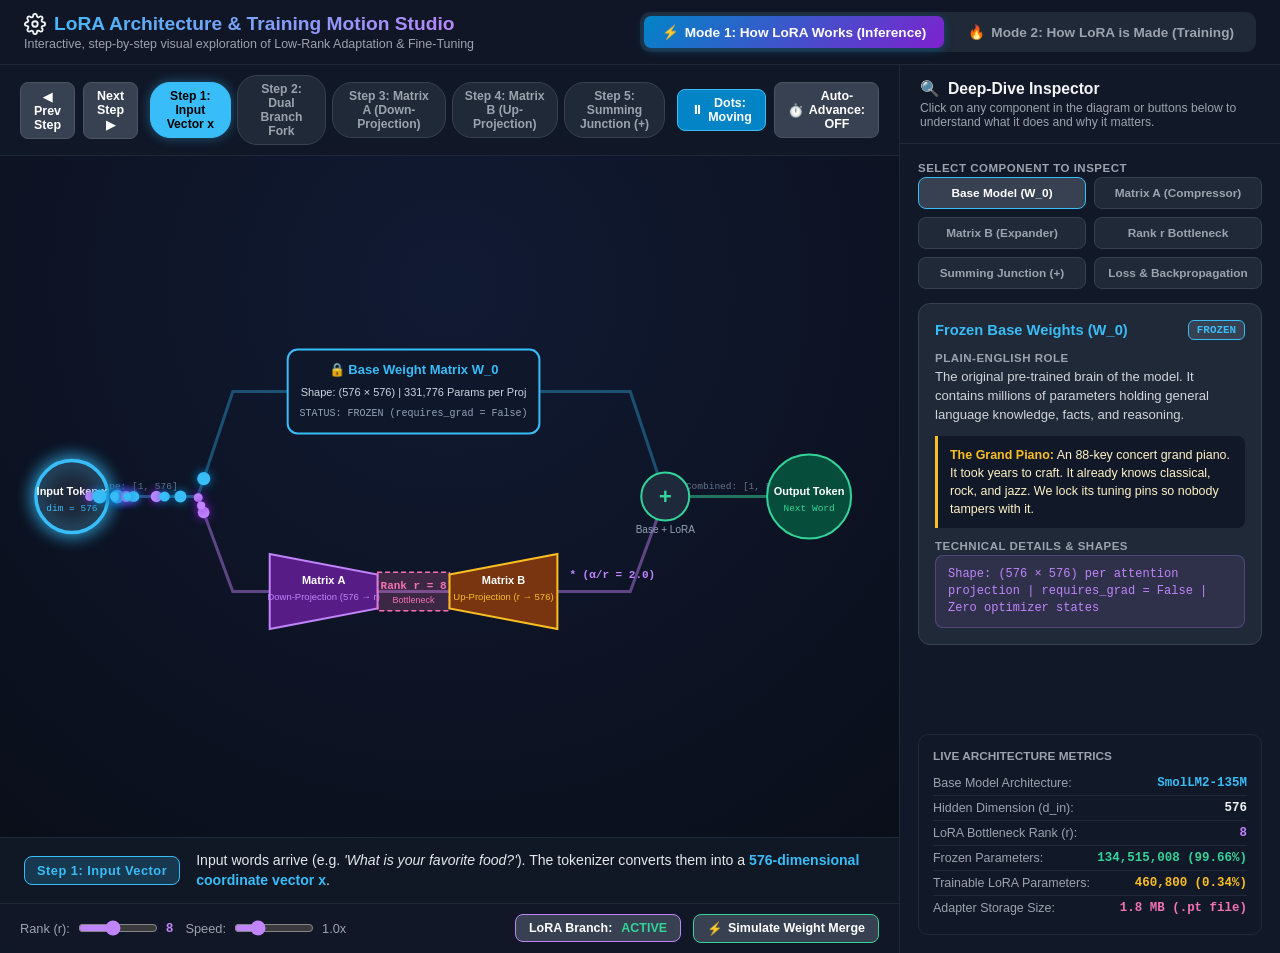
==== lora_visualizer.html @ 15f3670c "lora visualization html" ====
<!doctype html>
<html lang="en">
  <head>
    <meta charset="UTF-8" />
    <meta name="viewport" content="width=device-width, initial-scale=1.0" />
    <title>LoRA Interactive Visualizer: Step-by-Step & Detailed Guide</title>
    <style>
      :root {
        --bg: #090d16;
        --card-bg: #111827;
        --card-border: #1f2937;
        --text: #f3f4f6;
        --text-muted: #9ca3af;
        --accent-blue: #38bdf8;
        --accent-purple: #c084fc;
        --accent-pink: #f472b6;
        --accent-amber: #fbbf24;
        --accent-green: #34d399;
        --accent-red: #f87171;
      }

      * {
        box-sizing: border-box;
        margin: 0;
        padding: 0;
        font-family:
          -apple-system, BlinkMacSystemFont, 'Segoe UI', Roboto, Oxygen, Ubuntu,
          Cantarell, sans-serif;
      }

      body {
        background-color: var(--bg);
        color: var(--text);
        min-height: 100vh;
        display: flex;
        flex-direction: column;
        overflow-x: hidden;
      }

      /* Top Navigation Header */
      header {
        padding: 12px 24px;
        border-bottom: 1px solid var(--card-border);
        background: rgba(17, 24, 39, 0.95);
        backdrop-filter: blur(12px);
        display: flex;
        justify-content: space-between;
        align-items: center;
        position: sticky;
        top: 0;
        z-index: 50;
      }

      .title-group h1 {
        font-size: 1.2rem;
        font-weight: 700;
        background: linear-gradient(135deg, #38bdf8, #c084fc);
        background-clip: text;
        -webkit-background-clip: text;
        -webkit-text-fill-color: transparent;
        display: flex;
        align-items: center;
        gap: 8px;
      }

      .title-group p {
        font-size: 0.78rem;
        color: var(--text-muted);
        margin-top: 2px;
      }

      /* Mode Selection Tabs */
      .mode-tabs {
        display: flex;
        background: #1f2937;
        padding: 4px;
        border-radius: 10px;
        gap: 6px;
      }

      .tab-btn {
        padding: 8px 18px;
        border: none;
        background: transparent;
        color: var(--text-muted);
        border-radius: 7px;
        cursor: pointer;
        font-size: 0.85rem;
        font-weight: 700;
        transition: all 0.2s ease;
        display: flex;
        align-items: center;
        gap: 6px;
      }

      .tab-btn.active.inference {
        background: linear-gradient(135deg, #0284c7, #7e22ce);
        color: #fff;
        box-shadow: 0 2px 10px rgba(2, 132, 199, 0.4);
      }

      .tab-btn.active.training {
        background: linear-gradient(135deg, #b91c1c, #d97706);
        color: #fff;
        box-shadow: 0 2px 10px rgba(185, 28, 28, 0.4);
      }

      /* Main Grid Layout */
      .app-container {
        display: grid;
        grid-template-columns: 1fr 380px;
        flex: 1;
        height: calc(100vh - 66px);
      }

      /* Visualizer Stage */
      .canvas-section {
        display: flex;
        flex-direction: column;
        position: relative;
        border-right: 1px solid var(--card-border);
        background: radial-gradient(
          circle at 50% 25%,
          #111a33 0%,
          #090d16 100%
        );
        overflow: hidden;
      }

      /* Step Navigation Bar */
      .step-navigator {
        padding: 10px 20px;
        background: rgba(17, 24, 39, 0.9);
        border-bottom: 1px solid var(--card-border);
        display: flex;
        align-items: center;
        justify-content: space-between;
        gap: 12px;
        z-index: 10;
      }

      .step-btn-group {
        display: flex;
        gap: 6px;
        align-items: center;
      }

      .step-pill {
        background: #1f2937;
        border: 1px solid #374151;
        color: var(--text-muted);
        padding: 6px 12px;
        border-radius: 20px;
        font-size: 0.76rem;
        font-weight: 700;
        cursor: pointer;
        transition: all 0.15s ease;
      }

      .step-pill:hover {
        background: #374151;
        color: #fff;
      }

      .step-pill.active {
        background: var(--accent-blue);
        color: #000;
        border-color: var(--accent-blue);
        box-shadow: 0 0 12px rgba(56, 189, 248, 0.4);
      }

      .step-pill.active.train {
        background: var(--accent-amber);
        color: #000;
        border-color: var(--accent-amber);
        box-shadow: 0 0 12px rgba(251, 191, 36, 0.4);
      }

      .step-nav-btn {
        background: #374151;
        color: #fff;
        border: 1px solid #4b5563;
        padding: 6px 13px;
        border-radius: 8px;
        font-size: 0.78rem;
        font-weight: 700;
        cursor: pointer;
        display: flex;
        align-items: center;
        gap: 5px;
        transition: all 0.15s ease;
      }

      .step-nav-btn:hover {
        background: #4b5563;
      }

      /* Canvas */
      #visualizer-canvas {
        flex: 1;
        width: 100%;
        height: 100%;
        display: block;
      }

      /* Bottom Control Bar */
      .bottom-bar {
        padding: 10px 20px;
        background: rgba(17, 24, 39, 0.95);
        border-top: 1px solid var(--card-border);
        display: flex;
        align-items: center;
        justify-content: space-between;
        gap: 16px;
        z-index: 10;
      }

      .control-cluster {
        display: flex;
        align-items: center;
        gap: 12px;
      }

      .slider-item {
        display: flex;
        align-items: center;
        gap: 8px;
        font-size: 0.8rem;
        color: var(--text-muted);
      }

      .slider-item input[type='range'] {
        width: 80px;
        accent-color: var(--accent-purple);
        cursor: pointer;
      }

      /* Step Explanation Banner (Under Canvas) */
      .step-banner {
        background: rgba(17, 24, 39, 0.92);
        border-top: 1px solid #1f2937;
        padding: 12px 24px;
        display: flex;
        align-items: center;
        gap: 16px;
      }

      .step-badge-large {
        padding: 6px 12px;
        border-radius: 8px;
        font-weight: 800;
        font-size: 0.8rem;
        letter-spacing: 0.5px;
        white-space: nowrap;
      }

      .step-desc-text {
        font-size: 0.88rem;
        line-height: 1.45;
        color: #e5e7eb;
      }

      .step-desc-text strong {
        color: var(--accent-blue);
      }

      /* Sidebar / Deep-Dive Inspector */
      .sidebar {
        background: var(--card-bg);
        display: flex;
        flex-direction: column;
        overflow-y: auto;
      }

      .sidebar-header {
        padding: 14px 20px;
        border-bottom: 1px solid var(--card-border);
      }

      .sidebar-header h2 {
        font-size: 0.98rem;
        font-weight: 700;
        color: #f3f4f6;
        display: flex;
        align-items: center;
        gap: 8px;
      }

      .sidebar-header p {
        font-size: 0.76rem;
        color: var(--text-muted);
        margin-top: 3px;
      }

      .inspector-body {
        padding: 18px;
        display: flex;
        flex-direction: column;
        gap: 14px;
        flex: 1;
      }

      /* Component Picker Grid */
      .component-grid {
        display: grid;
        grid-template-columns: 1fr 1fr;
        gap: 8px;
      }

      .comp-btn {
        background: #1f2937;
        border: 1px solid #374151;
        color: var(--text-muted);
        padding: 8px 6px;
        border-radius: 8px;
        font-size: 0.74rem;
        font-weight: 700;
        cursor: pointer;
        text-align: center;
        transition: all 0.15s ease;
      }

      .comp-btn:hover,
      .comp-btn.active {
        background: #374151;
        color: #fff;
        border-color: var(--accent-blue);
      }

      /* Detailed Explanatory Card */
      .detail-card {
        background: #1f2937;
        border: 1px solid #374151;
        border-radius: 12px;
        padding: 16px;
        display: flex;
        flex-direction: column;
        gap: 12px;
      }

      .detail-head {
        display: flex;
        justify-content: space-between;
        align-items: center;
      }

      .detail-title {
        font-size: 0.92rem;
        font-weight: 800;
        color: var(--accent-blue);
      }

      .detail-badge {
        font-size: 0.68rem;
        font-family: monospace;
        padding: 3px 8px;
        border-radius: 6px;
        background: #374151;
        color: var(--text-muted);
        font-weight: 700;
      }

      .section-label {
        font-size: 0.72rem;
        font-weight: 800;
        text-transform: uppercase;
        letter-spacing: 0.5px;
        color: var(--text-muted);
        margin-bottom: 3px;
      }

      .detail-text {
        font-size: 0.82rem;
        color: #d1d5db;
        line-height: 1.45;
      }

      .detail-box-analogy {
        background: #111827;
        border-left: 3px solid var(--accent-amber);
        padding: 10px 12px;
        border-radius: 0 8px 8px 0;
        font-size: 0.78rem;
        color: #fef3c7;
        line-height: 1.45;
      }

      .detail-box-analogy strong {
        color: var(--accent-amber);
      }

      .detail-box-math {
        background: rgba(192, 132, 252, 0.1);
        border: 1px solid rgba(192, 132, 252, 0.25);
        padding: 10px 12px;
        border-radius: 8px;
        font-family: monospace;
        font-size: 0.75rem;
        color: var(--accent-purple);
        line-height: 1.4;
      }

      /* Architecture Metrics Table */
      .metric-box {
        margin-top: auto;
        background: #111827;
        padding: 14px;
        border-radius: 10px;
        border: 1px solid var(--card-border);
      }

      .metric-row {
        display: flex;
        justify-content: space-between;
        font-size: 0.78rem;
        padding: 5px 0;
        border-bottom: 1px solid #1f2937;
      }

      .metric-row:last-child {
        border-bottom: none;
      }

      .metric-row span:first-child {
        color: var(--text-muted);
      }

      .metric-val {
        font-family: monospace;
        font-weight: 700;
      }
    </style>
  </head>
  <body>
    <!-- Top Header Navigation -->
    <header>
      <div class="title-group">
        <h1>
          <svg
            width="22"
            height="22"
            viewBox="0 0 24 24"
            fill="none"
            stroke="currentColor"
            stroke-width="2">
            <circle cx="12" cy="12" r="3"></circle>
            <path
              d="M19.4 15a1.65 1.65 0 0 0 .33 1.82l.06.06a2 2 0 0 1 0 2.83 2 2 0 0 1-2.83 0l-.06-.06a1.65 1.65 0 0 0-1.82-.33 1.65 1.65 0 0 0-1 1.51V21a2 2 0 0 1-2 2 2 2 0 0 1-2-2v-.09A1.65 1.65 0 0 0 9 19.4a1.65 1.65 0 0 0-1.82.33l-.06.06a2 2 0 0 1-2.83 0 2 2 0 0 1 0-2.83l.06-.06a1.65 1.65 0 0 0 .33-1.82 1.65 1.65 0 0 0-1.51-1H3a2 2 0 0 1-2-2 2 2 0 0 1 2-2h.09A1.65 1.65 0 0 0 4.6 9a1.65 1.65 0 0 0-.33-1.82l-.06-.06a2 2 0 0 1 0-2.83 2 2 0 0 1 2.83 0l.06.06a1.65 1.65 0 0 0 1.82.33H9a1.65 1.65 0 0 0 1-1.51V3a2 2 0 0 1 2-2 2 2 0 0 1 2 2v.09a1.65 1.65 0 0 0 1 1.51 1.65 1.65 0 0 0 1.82-.33l.06-.06a2 2 0 0 1 2.83 0 2 2 0 0 1 0 2.83l-.06.06a1.65 1.65 0 0 0-.33 1.82V9a1.65 1.65 0 0 0 1.51 1H21a2 2 0 0 1 2 2 2 2 0 0 1-2 2h-.09a1.65 1.65 0 0 0-1.51 1z"></path>
          </svg>
          LoRA Architecture & Training Motion Studio
        </h1>
        <p>
          Interactive, step-by-step visual exploration of Low-Rank Adaptation &
          Fine-Tuning
        </p>
      </div>

      <!-- Mode Selector Tabs -->
      <div class="mode-tabs">
        <button
          id="tab-inference"
          class="tab-btn active inference"
          onclick="setMode('inference')">
          <span>⚡</span> Mode 1: How LoRA Works (Inference)
        </button>
        <button id="tab-training" class="tab-btn" onclick="setMode('training')">
          <span>🔥</span> Mode 2: How LoRA is Made (Training)
        </button>
      </div>
    </header>

    <!-- Main Work Stage -->
    <div class="app-container">
      <!-- Canvas Section -->
      <div class="canvas-section">
        <!-- Step Navigator Header -->
        <div class="step-navigator">
          <div style="display: flex; align-items: center; gap: 8px">
            <button class="step-nav-btn" onclick="prevStep()">
              ◀ Prev Step
            </button>
            <button class="step-nav-btn" onclick="nextStep()">
              Next Step ▶
            </button>
          </div>

          <div id="step-pills-container" class="step-btn-group">
            <!-- Populated dynamically based on Mode -->
          </div>

          <div style="display: flex; align-items: center; gap: 8px">
            <!-- Dedicated Freeze/Play Motion Button -->
            <button
              id="motion-btn"
              class="step-nav-btn"
              onclick="toggleMotion()"
              style="background: #0284c7; border-color: #38bdf8">
              <span id="motion-icon">⏸</span>
              <span id="motion-text">Dots: Moving</span>
            </button>
            <!-- Auto Step Progression Button -->
            <button
              id="auto-step-btn"
              class="step-nav-btn"
              onclick="toggleAutoStep()"
              style="background: #374151">
              <span id="auto-step-icon">⏱️</span>
              <span id="auto-step-text">Auto-Advance: OFF</span>
            </button>
          </div>
        </div>

        <!-- Main Canvas -->
        <canvas id="visualizer-canvas"></canvas>

        <!-- Step Narration Banner -->
        <div class="step-banner">
          <div
            id="step-badge"
            class="step-badge-large"
            style="
              background: rgba(56, 189, 248, 0.2);
              color: var(--accent-blue);
              border: 1px solid var(--accent-blue);
            ">
            Step 1: Input Vector x
          </div>
          <div id="step-desc" class="step-desc-text">
            Input words arrive as numerical coordinates (Vector x of dimension
            576)...
          </div>
        </div>

        <!-- Bottom Interactive Controls -->
        <div class="bottom-bar">
          <div class="control-cluster">
            <div class="slider-item">
              <span>Rank (r):</span>
              <input
                type="range"
                id="rank-slider"
                min="2"
                max="16"
                step="2"
                value="8"
                oninput="changeRank(this.value)" />
              <strong
                id="rank-val"
                style="color: var(--accent-purple); font-family: monospace"
                >8</strong
              >
            </div>

            <div class="slider-item">
              <span>Speed:</span>
              <input
                type="range"
                id="speed-slider"
                min="0.5"
                max="2.5"
                step="0.25"
                value="1.0"
                oninput="changeSpeed(this.value)" />
              <span id="speed-val">1.0x</span>
            </div>
          </div>

          <div class="control-cluster">
            <button
              id="toggle-lora-btn"
              class="step-nav-btn"
              onclick="toggleLoRA()"
              style="border-color: var(--accent-purple)">
              LoRA Branch:
              <strong
                id="lora-state-label"
                style="color: var(--accent-green); margin-left: 4px"
                >ACTIVE</strong
              >
            </button>
            <button
              id="merge-btn"
              class="step-nav-btn"
              onclick="toggleMerge()"
              style="border-color: var(--accent-green)">
              <span id="merge-icon">⚡</span>
              <span id="merge-text">Simulate Weight Merge</span>
            </button>
          </div>
        </div>
      </div>

      <!-- Right Sidebar Inspector -->
      <aside class="sidebar">
        <div class="sidebar-header">
          <h2><span>🔍</span> Deep-Dive Inspector</h2>
          <p>
            Click on any component in the diagram or buttons below to understand
            what it does and why it matters.
          </p>
        </div>

        <div class="inspector-body">
          <!-- Component Selector Chips -->
          <div>
            <div class="section-label">Select Component to Inspect</div>
            <div class="component-grid">
              <button class="comp-btn active" onclick="inspectComponent('w0')">
                Base Model (W_0)
              </button>
              <button class="comp-btn" onclick="inspectComponent('matrixA')">
                Matrix A (Compressor)
              </button>
              <button class="comp-btn" onclick="inspectComponent('matrixB')">
                Matrix B (Expander)
              </button>
              <button class="comp-btn" onclick="inspectComponent('bottleneck')">
                Rank r Bottleneck
              </button>
              <button class="comp-btn" onclick="inspectComponent('junction')">
                Summing Junction (+)
              </button>
              <button class="comp-btn" onclick="inspectComponent('loss')">
                Loss & Backpropagation
              </button>
            </div>
          </div>

          <!-- Dynamic Card -->
          <div id="inspector-card" class="detail-card">
            <div class="detail-head">
              <span id="card-title" class="detail-title"
                >Frozen Base Weights (W_0)</span
              >
              <span
                id="card-badge"
                class="detail-badge"
                style="
                  color: var(--accent-blue);
                  border: 1px solid var(--accent-blue);
                "
                >FROZEN</span
              >
            </div>

            <div>
              <div class="section-label">Plain-English Role</div>
              <div id="card-plain" class="detail-text">
                The original pre-trained brain of the model. It contains
                millions of parameters holding general language knowledge,
                facts, and reasoning.
              </div>
            </div>

            <div id="card-analogy" class="detail-box-analogy">
              <strong>The Grand Piano:</strong> An 88-key concert grand piano.
              It took years to craft. It already knows classical, rock, and
              jazz. We lock its tuning pins so nobody tampers with it.
            </div>

            <div>
              <div class="section-label">Technical Details & Shapes</div>
              <div id="card-math" class="detail-box-math">
                Shape: (576 × 576) per attention projection | requires_grad =
                False | Zero optimizer states
              </div>
            </div>
          </div>

          <!-- Architecture Metrics Box -->
          <div class="metric-box">
            <div
              style="
                font-size: 0.74rem;
                font-weight: 800;
                text-transform: uppercase;
                color: var(--text-muted);
                margin-bottom: 8px;
              ">
              Live Architecture Metrics
            </div>
            <div class="metric-row">
              <span>Base Model Architecture:</span>
              <span class="metric-val" style="color: var(--accent-blue)"
                >SmolLM2-135M</span
              >
            </div>
            <div class="metric-row">
              <span>Hidden Dimension (d_in):</span>
              <span class="metric-val">576</span>
            </div>
            <div class="metric-row">
              <span>LoRA Bottleneck Rank (r):</span>
              <span
                id="metric-rank"
                class="metric-val"
                style="color: var(--accent-purple)"
                >8</span
              >
            </div>
            <div class="metric-row">
              <span>Frozen Parameters:</span>
              <span class="metric-val" style="color: var(--accent-green)"
                >134,515,008 (99.66%)</span
              >
            </div>
            <div class="metric-row">
              <span>Trainable LoRA Parameters:</span>
              <span
                id="metric-lora-params"
                class="metric-val"
                style="color: var(--accent-amber)"
                >460,800 (0.34%)</span
              >
            </div>
            <div class="metric-row">
              <span>Adapter Storage Size:</span>
              <span class="metric-val" style="color: var(--accent-pink)"
                >1.8 MB (.pt file)</span
              >
            </div>
          </div>
        </div>
      </aside>
    </div>

    <script>
      // Canvas Setup
      const canvas = document.getElementById('visualizer-canvas');
      const ctx = canvas.getContext('2d');

      let width = 0;
      let height = 0;

      function resizeCanvas() {
        const rect = canvas.getBoundingClientRect();
        width = rect.width;
        height = rect.height;
        canvas.width = width * window.devicePixelRatio;
        canvas.height = height * window.devicePixelRatio;
        ctx.scale(window.devicePixelRatio, window.devicePixelRatio);
      }

      window.addEventListener('resize', () => {
        resizeCanvas();
        draw();
      });

      // Application State
      let currentMode = 'inference'; // 'inference' or 'training'
      let currentStep = 1;
      let isMotionActive = true; // Controls whether dots physically move
      let autoStep = false; // Controls whether steps advance automatically
      let autoStepTimer = 0;
      let speed = 1.0;
      let currentRank = 8;
      let loraEnabled = true;
      let isMerged = false;

      // Moving Particles
      let particles = [];

      // Step Definitions for Mode 1 (Inference)
      const INFERENCE_STEPS = [
        {
          num: 1,
          title: 'Input Vector x',
          badge: 'Step 1: Input Vector',
          desc: "Input words arrive (e.g. <em>'What is your favorite food?'</em>). The tokenizer converts them into a <strong>576-dimensional coordinate vector x</strong>.",
          highlight: 'input',
          rangeStart: 0.0,
          rangeEnd: 0.22,
        },
        {
          num: 2,
          title: 'Dual Branch Fork',
          badge: 'Step 2: Signal Fork',
          desc: 'Vector x splits: <strong>99.66%</strong> of computation runs through the locked Base Model (W_0). In parallel, a copy enters the LoRA side-track.',
          highlight: 'fork',
          rangeStart: 0.2,
          rangeEnd: 0.45,
        },
        {
          num: 3,
          title: 'Matrix A (Down-Projection)',
          badge: 'Step 3: Compression',
          desc: 'Matrix A compresses the 576 dimensions down into an <strong>r=8 bottleneck</strong>. Only the essential task directions pass through.',
          highlight: 'matrixA',
          rangeStart: 0.35,
          rangeEnd: 0.65,
        },
        {
          num: 4,
          title: 'Matrix B (Up-Projection)',
          badge: 'Step 4: Tone Expansion',
          desc: 'Matrix B takes the 8 signals, expands them back up to 576 dimensions, and applies the <strong>scaling factor (α/r)</strong> to deliver the pirate tone.',
          highlight: 'matrixB',
          rangeStart: 0.55,
          rangeEnd: 0.82,
        },
        {
          num: 5,
          title: 'Summing Junction (+)',
          badge: 'Step 5: Output Merge',
          desc: "The base knowledge from W_0 and the pirate tone from B*A sum together at <strong>(+)</strong> to generate: <em>'Ahoy matey! Naught beats beef!'</em>",
          highlight: 'junction',
          rangeStart: 0.75,
          rangeEnd: 1.0,
        },
      ];

      // Step Definitions for Mode 2 (Training)
      const TRAINING_STEPS = [
        {
          num: 1,
          title: 'Forward Guess',
          badge: 'Step 1: Forward Pass',
          desc: "Model reads training prompt <em>'What is your favorite food?'</em> and makes initial guess: <em>'As an AI, I don't eat...'</em>",
          highlight: 'forward_guess',
        },
        {
          num: 2,
          title: 'Loss Calculation',
          badge: 'Step 2: Error Detected',
          desc: "Target was <strong>'Ahoy matey!'</strong>. Cross-Entropy Loss registers high error (2.96). The referee prepares the gradient wave!",
          highlight: 'loss_calc',
        },
        {
          num: 3,
          title: 'Backpropagation Wave',
          badge: 'Step 3: Gradients Flow',
          desc: "Calculus computes gradients telling the network how to adjust every dial to favor 'Ahoy' and suppress 'Hello'. Gradients travel backward.",
          highlight: 'backprop_wave',
        },
        {
          num: 4,
          title: 'Base Model Blocked',
          badge: 'Step 4: W_0 Forcefield',
          desc: 'Gradients attempt to hit W_0, but the <strong>requires_grad = False</strong> forcefield blocks them! 100% of base weights are untouched.',
          highlight: 'base_blocked',
        },
        {
          num: 5,
          title: 'Updating Matrices A & B',
          badge: 'Step 5: LoRA Updated',
          desc: 'Gradients flow exclusively into <strong>Matrix A and Matrix B</strong> (only 460k params). Loss drops from 2.96 to 0.04. Adapter is saved!',
          highlight: 'lora_updated',
        },
      ];

      // Jargon Component Database
      const JARGON_DETAILS = {
        w0: {
          title: 'Base Weight Matrix (W_0)',
          badge: 'FROZEN',
          badgeColor: 'var(--accent-blue)',
          plain:
            'The original pre-trained brain of the model. It contains all general world knowledge and language ability. It is completely locked during LoRA.',
          analogy:
            'The Grand Piano: An 88-key concert grand piano. It took master craftsmen years to tune. It is untouched during the performance.',
          math: 'Shape: (576 × 576) per attention projection | requires_grad = False | Zero optimizer states',
        },
        matrixA: {
          title: 'Matrix A (The Down-Projection / Compressor)',
          badge: 'TRAINABLE',
          badgeColor: 'var(--accent-purple)',
          plain:
            "A slim matrix that takes high-dimensional tokens and compresses them into a tiny bottleneck of width 'r'.",
          analogy:
            'The Sound Sensors: 88 tiny microphones that listen to the 88 piano keys and condense them into just 4 summary mood signals.',
          math: 'Shape: (r × d_in) = (8 × 576) | Initialized with Random Gaussian (Kaiming uniform)',
        },
        matrixB: {
          title: 'Matrix B (The Up-Projection / Expander)',
          badge: 'TRAINABLE',
          badgeColor: 'var(--accent-amber)',
          plain:
            "Takes the compressed 'r' signals and expands them back up to the full dimension. Initialized to ALL ZEROS so step 0 causes zero damage.",
          analogy:
            'The Actuators: 4 mechanical dampers that take the 4 mood signals and gently touch piano strings to adjust the tone.',
          math: 'Shape: (d_out × r) = (576 × 8) | Initialized to ALL ZEROS (Delta W = B @ A = 0 at start)',
        },
        bottleneck: {
          title: 'Rank Bottleneck (r)',
          badge: 'HYPERPARAMETER',
          badgeColor: 'var(--accent-pink)',
          plain:
            "The narrow corridor of width 'r'. It forces the network to only learn the most important directions of variation for the task.",
          analogy:
            'The Car Steering: A car has 30,000 parts, but driving it only requires 2 controls (wheel & gas). Rank is the number of controls.',
          math: 'Rank r << min(d_in, d_out) | e.g., r = 8 vs. d = 576 (98.6% compression per layer)',
        },
        junction: {
          title: 'Summing Junction (+)',
          badge: 'COMBINATION',
          badgeColor: 'var(--accent-green)',
          plain:
            'Where the original base sound and the LoRA adjustment meet and sum together into the final output vector h.',
          analogy:
            'Acoustic Blend: The acoustic resonance of the piano strings blending with the gentle dampening from the clip-on adapter.',
          math: 'h = W_0(x) + (alpha / r) * (B @ A @ x)',
        },
        loss: {
          title: 'Cross-Entropy Loss & Backprop',
          badge: 'TRAINING ONLY',
          badgeColor: 'var(--accent-red)',
          plain:
            'The referee penalty measuring how surprised the model was by the correct word. Gradients flow backward downhill toward lower error.',
          analogy:
            'The Foggy Mountain: Feeling the slope beneath your feet blindfolded. Gradients tell you which way is downhill toward the valley.',
          math: 'Loss = -log(P_target) | Gradients blocked at W_0; updates only flow to A and B',
        },
      };

      function inspectComponent(key) {
        const data = JARGON_DETAILS[key];
        if (!data) return;

        document
          .querySelectorAll('.comp-btn')
          .forEach((btn) => btn.classList.remove('active'));
        event?.target?.classList?.add('active');

        document.getElementById('card-title').textContent = data.title;
        const badge = document.getElementById('card-badge');
        badge.textContent = data.badge;
        badge.style.color = data.badgeColor;
        badge.style.borderColor = data.badgeColor;

        document.getElementById('card-plain').textContent = data.plain;
        document.getElementById('card-analogy').innerHTML =
          `<strong>Analogy:</strong> ${data.analogy}`;
        document.getElementById('card-math').innerHTML = data.math;
      }

      function setMode(mode) {
        currentMode = mode;
        currentStep = 1;
        document
          .getElementById('tab-inference')
          .classList.toggle('active', mode === 'inference');
        document
          .getElementById('tab-training')
          .classList.toggle('active', mode === 'training');
        renderStepPills();
        updateStepUI();
        particles = [];
        draw();
      }

      function renderStepPills() {
        const container = document.getElementById('step-pills-container');
        container.innerHTML = '';
        const steps =
          currentMode === 'inference' ? INFERENCE_STEPS : TRAINING_STEPS;

        steps.forEach((s) => {
          const btn = document.createElement('button');
          btn.className = `step-pill ${s.num === currentStep ? 'active' : ''} ${currentMode === 'training' ? 'train' : ''}`;
          btn.textContent = `Step ${s.num}: ${s.title}`;
          btn.onclick = () => goToStep(s.num);
          container.appendChild(btn);
        });
      }

      function goToStep(num) {
        currentStep = num;
        autoStep = false;
        updateAutoStepButton();
        updateStepUI();
        particles = []; // Refresh particles to focus on the active step
        draw();
      }

      function prevStep() {
        const maxSteps =
          currentMode === 'inference'
            ? INFERENCE_STEPS.length
            : TRAINING_STEPS.length;
        currentStep = currentStep > 1 ? currentStep - 1 : maxSteps;
        autoStep = false;
        updateAutoStepButton();
        updateStepUI();
        particles = [];
        draw();
      }

      function nextStep() {
        const maxSteps =
          currentMode === 'inference'
            ? INFERENCE_STEPS.length
            : TRAINING_STEPS.length;
        currentStep = currentStep < maxSteps ? currentStep + 1 : 1;
        autoStep = false;
        updateAutoStepButton();
        updateStepUI();
        particles = [];
        draw();
      }

      // Toggle Particle Physical Motion (Moving vs Frozen)
      function toggleMotion() {
        isMotionActive = !isMotionActive;
        const icon = document.getElementById('motion-icon');
        const text = document.getElementById('motion-text');
        const btn = document.getElementById('motion-btn');

        if (isMotionActive) {
          icon.textContent = '⏸';
          text.textContent = 'Dots: Moving';
          btn.style.background = '#0284c7';
          btn.style.borderColor = '#38bdf8';
        } else {
          icon.textContent = '▶';
          text.textContent = 'Dots: Frozen';
          btn.style.background = '#4b5563';
          btn.style.borderColor = '#6b7280';
        }
      }

      // Toggle Automatic Step Progression (Timer)
      function toggleAutoStep() {
        autoStep = !autoStep;
        updateAutoStepButton();
      }

      function updateAutoStepButton() {
        const icon = document.getElementById('auto-step-icon');
        const text = document.getElementById('auto-step-text');
        const btn = document.getElementById('auto-step-btn');

        if (autoStep) {
          icon.textContent = '⏱️';
          text.textContent = 'Auto-Advance: ON';
          btn.style.background = '#2563eb';
          btn.style.borderColor = '#3b82f6';
        } else {
          icon.textContent = '⏱️';
          text.textContent = 'Auto-Advance: OFF';
          btn.style.background = '#374151';
          btn.style.borderColor = '#4b5563';
        }
      }

      function updateStepUI() {
        const steps =
          currentMode === 'inference' ? INFERENCE_STEPS : TRAINING_STEPS;
        const stepData = steps[currentStep - 1];

        // Update pills
        document.querySelectorAll('.step-pill').forEach((pill, idx) => {
          pill.classList.toggle('active', idx + 1 === currentStep);
        });

        // Update narration banner
        const badge = document.getElementById('step-badge');
        badge.textContent = stepData.badge;
        if (currentMode === 'inference') {
          badge.style.color = 'var(--accent-blue)';
          badge.style.borderColor = 'var(--accent-blue)';
          badge.style.background = 'rgba(56, 189, 248, 0.2)';
        } else {
          badge.style.color = 'var(--accent-amber)';
          badge.style.borderColor = 'var(--accent-amber)';
          badge.style.background = 'rgba(251, 191, 36, 0.2)';
        }

        document.getElementById('step-desc').innerHTML = stepData.desc;
      }

      function changeRank(val) {
        currentRank = parseInt(val);
        document.getElementById('rank-val').textContent = val;
        document.getElementById('metric-rank').textContent = val;
        const totalParams = currentRank * 576 * 2 * 30 * 2;
        document.getElementById('metric-lora-params').textContent =
          `${totalParams.toLocaleString()} (${((totalParams / 135000000) * 100).toFixed(2)}%)`;
        draw();
      }

      function changeSpeed(val) {
        speed = parseFloat(val);
        document.getElementById('speed-val').textContent = `${val}x`;
      }

      function toggleLoRA() {
        if (isMerged) return;
        loraEnabled = !loraEnabled;
        const label = document.getElementById('lora-state-label');
        label.textContent = loraEnabled ? 'ACTIVE' : 'BYPASSED';
        label.style.color = loraEnabled
          ? 'var(--accent-green)'
          : 'var(--accent-red)';
        draw();
      }

      function toggleMerge() {
        isMerged = !isMerged;
        const btnText = document.getElementById('merge-text');
        const icon = document.getElementById('merge-icon');

        if (isMerged) {
          btnText.textContent = 'Unmerge Weights';
          icon.textContent = '↩️';
          loraEnabled = false;
          document.getElementById('lora-state-label').textContent =
            'MERGED INTO W_0';
          document.getElementById('lora-state-label').style.color =
            'var(--accent-green)';
        } else {
          btnText.textContent = 'Simulate Weight Merge';
          icon.textContent = '⚡';
          loraEnabled = true;
          document.getElementById('lora-state-label').textContent = 'ACTIVE';
          document.getElementById('lora-state-label').style.color =
            'var(--accent-green)';
        }
        draw();
      }

      // Canvas Particle Class
      class Particle {
        constructor(type, path, startProgress = 0) {
          this.type = type;
          this.path = path;
          this.t = startProgress;
          this.speed = (0.007 + Math.random() * 0.003) * speed;
          this.size = 4 + Math.random() * 3;
        }

        update() {
          if (!isMotionActive) return true; // Freeze in place when paused!
          this.t += this.speed;
          return this.t <= 1.0;
        }
      }

      // Main Draw Engine
      function draw() {
        if (!width || !height) {
          resizeCanvas();
        }

        ctx.clearRect(0, 0, width, height);

        // Coordinate Layout
        const centerY = height / 2;
        const startX = width * 0.08;
        const forkX = width * 0.22;
        const joinX = width * 0.74;
        const endX = width * 0.9;

        const topY = centerY - 105;
        const bottomY = centerY + 95;

        // Draw Main Circuit Wires with clear styling
        ctx.lineWidth = 3;
        ctx.lineCap = 'round';

        // Wire: Input -> Fork
        drawWire(
          startX,
          centerY,
          forkX,
          centerY,
          'rgba(56, 189, 248, 0.4)',
          'Shape: [1, 576]',
        );

        if (isMerged) {
          // Direct single path when merged
          drawWire(
            forkX,
            centerY,
            endX,
            centerY,
            'rgba(52, 211, 153, 0.7)',
            'Single Merged Path W_new (0 extra latency)',
          );
        } else {
          // Wire: Upper Base Branch
          ctx.strokeStyle = 'rgba(56, 189, 248, 0.35)';
          ctx.beginPath();
          ctx.moveTo(forkX, centerY);
          ctx.lineTo(forkX + 35, topY);
          ctx.lineTo(joinX - 35, topY);
          ctx.lineTo(joinX, centerY);
          ctx.stroke();

          // Wire: Lower LoRA Branch
          ctx.strokeStyle = loraEnabled
            ? 'rgba(192, 132, 252, 0.45)'
            : 'rgba(75, 85, 99, 0.2)';
          ctx.beginPath();
          ctx.moveTo(forkX, centerY);
          ctx.lineTo(forkX + 35, bottomY);
          ctx.lineTo(joinX - 35, bottomY);
          ctx.lineTo(joinX, centerY);
          ctx.stroke();

          // Wire: Join -> Output
          drawWire(
            joinX,
            centerY,
            endX,
            centerY,
            'rgba(52, 211, 153, 0.5)',
            'Combined: [1, 576]',
          );
        }

        // -------------------------------------------------------------
        // DRAW COMPONENT BLOCKS WITH DETAILED LABELS & ACTIVE HALOS
        // -------------------------------------------------------------

        // 1. Input Node
        const isInputActive =
          (currentMode === 'inference' && currentStep === 1) ||
          (currentMode === 'training' && currentStep === 1);
        drawDetailedNode(
          startX,
          centerY,
          36,
          '#1e293b',
          '#38bdf8',
          'Input Token x',
          'dim = 576',
          isInputActive,
        );

        // 2. Base Model Block (Top)
        const w0X = width * 0.32;
        const w0Width = width * 0.28;
        const w0Height = 84;

        if (isMerged) {
          drawDetailedBox(
            w0X,
            centerY - 42,
            w0Width,
            84,
            '#064e3b',
            '#34d399',
            [
              'W_new = W_0 + (α/r)*B@A',
              'PERMANENTLY MERGED WEIGHTS',
              'Zero Dual-Branch Latency | Single Layer',
            ],
            '⚡',
            false,
          );
        } else {
          const isW0Active =
            (currentMode === 'inference' && currentStep === 2) ||
            (currentMode === 'training' && currentStep === 4);
          drawDetailedBox(
            w0X,
            topY - w0Height / 2,
            w0Width,
            w0Height,
            '#0f172a',
            '#38bdf8',
            [
              'Base Weight Matrix W_0',
              'Shape: (576 × 576) | 331,776 Params per Proj',
              'STATUS: FROZEN (requires_grad = False)',
            ],
            '🔒',
            isW0Active,
          );

          // 3. LoRA Branch Components (Bottom)
          if (loraEnabled) {
            // Matrix A (Compressor)
            const aX = width * 0.3;
            const aWidth = width * 0.12;
            const isAActive =
              (currentMode === 'inference' && currentStep === 3) ||
              (currentMode === 'training' && currentStep === 5);
            drawTrapezoidFunnel(
              aX,
              bottomY,
              aWidth,
              75,
              34,
              '#581c87',
              '#c084fc',
              ['Matrix A', 'Down-Projection (576 → r)', 'Init: Random Kaiming'],
              isAActive,
            );

            // Bottleneck Corridor (r)
            const neckX = aX + aWidth;
            const neckWidth = width * 0.08;
            const neckHeight = 16 + currentRank * 2.8;
            ctx.fillStyle = 'rgba(244, 114, 182, 0.2)';
            ctx.strokeStyle = '#f472b6';
            ctx.lineWidth =
              currentMode === 'inference' && currentStep === 3 ? 3 : 1.5;
            ctx.setLineDash([4, 4]);
            ctx.strokeRect(
              neckX,
              bottomY - neckHeight / 2,
              neckWidth,
              neckHeight,
            );
            ctx.fillRect(
              neckX,
              bottomY - neckHeight / 2,
              neckWidth,
              neckHeight,
            );
            ctx.setLineDash([]);

            ctx.fillStyle = '#f472b6';
            ctx.font = 'bold 11px monospace';
            ctx.textAlign = 'center';
            ctx.fillText(
              `Rank r = ${currentRank}`,
              neckX + neckWidth / 2,
              bottomY - 3,
            );
            ctx.font = '9px sans-serif';
            ctx.fillText('Bottleneck', neckX + neckWidth / 2, bottomY + 11);

            // Matrix B (Expander)
            const bX = neckX + neckWidth;
            const bWidth = width * 0.12;
            const isBActive =
              (currentMode === 'inference' && currentStep === 4) ||
              (currentMode === 'training' && currentStep === 5);
            drawTrapezoidFunnel(
              bX,
              bottomY,
              bWidth,
              34,
              75,
              '#78350f',
              '#fbbf24',
              ['Matrix B', 'Up-Projection (r → 576)', 'Init: ALL ZEROS'],
              isBActive,
            );

            // Scaling Tag
            ctx.fillStyle = '#c084fc';
            ctx.font = 'bold 11px monospace';
            ctx.textAlign = 'left';
            ctx.fillText(
              `* (α/r = ${(16 / currentRank).toFixed(1)})`,
              bX + bWidth + 12,
              bottomY - 14,
            );
          } else {
            ctx.fillStyle = '#6b7280';
            ctx.font = 'bold 13px sans-serif';
            ctx.textAlign = 'center';
            ctx.fillText(
              'LoRA Branch Bypassed (0 ms toggle in memory)',
              width * 0.48,
              bottomY,
            );
          }

          // 4. Summing Junction (+)
          const isJunctionActive =
            currentMode === 'inference' && currentStep === 5;
          drawDetailedCircle(
            joinX,
            centerY,
            24,
            '#1e293b',
            '#34d399',
            '+',
            isJunctionActive,
          );
          ctx.fillStyle = '#94a3b8';
          ctx.font = '10px sans-serif';
          ctx.textAlign = 'center';
          ctx.fillText('Base + LoRA', joinX, centerY + 36);
        }

        // 5. Output Node
        const isOutActive =
          (currentMode === 'inference' && currentStep === 5) ||
          (currentMode === 'training' && currentStep === 1);
        drawDetailedNode(
          endX,
          centerY,
          42,
          '#064e3b',
          '#34d399',
          'Output Token',
          'Next Word',
          isOutActive,
        );

        // -------------------------------------------------------------
        // MODE 2: TRAINING DIAGRAM OVERLAYS (Loss Box & Forcefield)
        // -------------------------------------------------------------
        if (currentMode === 'training') {
          // Training Prompt & Target Callout
          const calloutX = width * 0.05;
          const calloutY = centerY + 90;
          ctx.fillStyle = 'rgba(17, 24, 39, 0.9)';
          ctx.strokeStyle = '#374151';
          ctx.lineWidth = 1.5;
          ctx.strokeRect(calloutX, calloutY, 210, 68);
          ctx.fillRect(calloutX, calloutY, 210, 68);

          ctx.fillStyle = '#94a3b8';
          ctx.font = 'bold 10px sans-serif';
          ctx.textAlign = 'left';
          ctx.fillText('TRAINING EXAMPLE PAIR:', calloutX + 10, calloutY + 18);
          ctx.fillStyle = '#38bdf8';
          ctx.font = '11px sans-serif';
          ctx.fillText(
            "User: 'What's your favorite food?'",
            calloutX + 10,
            calloutY + 36,
          );
          ctx.fillStyle = '#34d399';
          ctx.fillText(
            "Target: 'Ahoy! Naught beats beef!'",
            calloutX + 10,
            calloutY + 54,
          );

          // Loss Box on Right
          const lossBoxX = width * 0.76;
          const lossBoxY = centerY - 150;
          const isLossActive = currentStep === 2 || currentStep === 3;
          ctx.fillStyle = isLossActive
            ? 'rgba(239, 68, 68, 0.3)'
            : 'rgba(239, 68, 68, 0.15)';
          ctx.strokeStyle = isLossActive ? '#ef4444' : '#991b1b';
          ctx.lineWidth = isLossActive ? 3 : 1.5;
          ctx.strokeRect(lossBoxX, lossBoxY, 190, 72);
          ctx.fillRect(lossBoxX, lossBoxY, 190, 72);

          ctx.fillStyle = '#f87171';
          ctx.font = 'bold 12px sans-serif';
          ctx.textAlign = 'center';
          ctx.fillText(
            'Cross-Entropy Loss (Surprise)',
            lossBoxX + 95,
            lossBoxY + 22,
          );
          ctx.fillStyle = '#fca5a5';
          ctx.font = '10px monospace';
          ctx.fillText("Loss = -log(P('Ahoy'))", lossBoxX + 95, lossBoxY + 40);
          ctx.fillStyle = '#ffffff';
          ctx.font = 'bold 11px monospace';
          ctx.fillText('Error: 2.96 → 0.04', lossBoxX + 95, lossBoxY + 58);

          // Red Forcefield over W_0 (Step 4 & 5)
          if (currentStep >= 3) {
            ctx.fillStyle = 'rgba(239, 68, 68, 0.15)';
            ctx.strokeStyle = '#ef4444';
            ctx.lineWidth = 3;
            ctx.setLineDash([6, 6]);
            ctx.strokeRect(
              w0X - 12,
              topY - w0Height / 2 - 12,
              w0Width + 24,
              w0Height + 24,
            );
            ctx.fillRect(
              w0X - 12,
              topY - w0Height / 2 - 12,
              w0Width + 24,
              w0Height + 24,
            );
            ctx.setLineDash([]);

            ctx.fillStyle = '#ef4444';
            ctx.font = 'bold 12px sans-serif';
            ctx.textAlign = 'center';
            ctx.fillText(
              '⛔ GRADIENTS BLOCKED! (requires_grad = False)',
              w0X + w0Width / 2,
              topY - w0Height / 2 - 18,
            );
            ctx.fillStyle = '#fca5a5';
            ctx.font = '10px monospace';
            ctx.fillText(
              '0 Bytes of Optimizer Memory Used!',
              w0X + w0Width / 2,
              topY + w0Height / 2 + 20,
            );
          }
        }

        // -------------------------------------------------------------
        // PARTICLE SIMULATION (Controlled by isMotionActive & Step Bounds)
        // -------------------------------------------------------------
        if (isMotionActive) {
          // Spawn particles appropriately based on mode & active step
          if (currentMode === 'inference') {
            if (Math.random() < 0.25 * speed) {
              // When auto-step is off, spawn particles near the start of the active step!
              const stepStart = autoStep
                ? 0.0
                : INFERENCE_STEPS[currentStep - 1].rangeStart;
              particles.push(new Particle('forward', 'base', stepStart));
              if (loraEnabled && !isMerged) {
                particles.push(new Particle('forward', 'lora', stepStart));
              }
            }
          } else {
            // Training mode
            if (Math.random() < 0.25 * speed && currentStep >= 3) {
              particles.push(new Particle('gradient', 'lora_back'));
            }
          }
        }

        // Render particles
        for (let i = particles.length - 1; i >= 0; i--) {
          const p = particles[i];

          // When auto-step is off, confine particles to active step range
          if (!autoStep && currentMode === 'inference') {
            const stepData = INFERENCE_STEPS[currentStep - 1];
            if (p.t > stepData.rangeEnd) {
              p.t = stepData.rangeStart; // Loop within the active step!
            }
          }

          if (!p.update()) {
            particles.splice(i, 1);
            continue;
          }

          let px = 0;
          let py = 0;

          if (p.type === 'forward') {
            if (p.path === 'base') {
              if (p.t < 0.2) {
                px = startX + (forkX - startX) * (p.t / 0.2);
                py = centerY;
              } else if (p.t < 0.35) {
                const st = (p.t - 0.2) / 0.15;
                px = forkX + 35 * st;
                py = centerY + (topY - centerY) * st;
              } else if (p.t < 0.75) {
                px =
                  forkX +
                  35 +
                  (joinX - 35 - (forkX + 35)) * ((p.t - 0.35) / 0.4);
                py = topY;
              } else if (p.t < 0.85) {
                const st = (p.t - 0.75) / 0.1;
                px = joinX - 35 + 35 * st;
                py = topY + (centerY - topY) * st;
              } else {
                px = joinX + (endX - joinX) * ((p.t - 0.85) / 0.15);
                py = centerY;
              }
              drawGlowDot(px, py, p.size, '#38bdf8', '#0284c7');
            } else if (p.path === 'lora') {
              if (p.t < 0.2) {
                px = startX + (forkX - startX) * (p.t / 0.2);
                py = centerY;
              } else if (p.t < 0.35) {
                const st = (p.t - 0.2) / 0.15;
                px = forkX + 35 * st;
                py = centerY + (bottomY - centerY) * st;
              } else if (p.t < 0.75) {
                px =
                  forkX +
                  35 +
                  (joinX - 35 - (forkX + 35)) * ((p.t - 0.35) / 0.4);
                py = bottomY;
              } else if (p.t < 0.85) {
                const st = (p.t - 0.75) / 0.1;
                px = joinX - 35 + 35 * st;
                py = bottomY + (centerY - bottomY) * st;
              } else {
                px = joinX + (endX - joinX) * ((p.t - 0.85) / 0.15);
                py = centerY;
              }
              drawGlowDot(px, py, p.size, '#c084fc', '#7e22ce');
            }
          } else if (p.type === 'gradient') {
            px = joinX - (joinX - forkX) * p.t;
            py = bottomY;
            drawGlowDot(px, py, p.size * 1.3, '#f87171', '#dc2626');
          }
        }

        // Automatic Step Progression (Timer only runs if autoStep is enabled!)
        if (autoStep) {
          autoStepTimer += 0.005 * speed;
          if (autoStepTimer >= 1.0) {
            autoStepTimer = 0;
            const maxSteps =
              currentMode === 'inference'
                ? INFERENCE_STEPS.length
                : TRAINING_STEPS.length;
            currentStep = currentStep < maxSteps ? currentStep + 1 : 1;
            updateStepUI();
          }
        }

        requestAnimationFrame(draw);
      }

      // Drawing Helpers
      function drawWire(x1, y1, x2, y2, color, badgeText) {
        ctx.strokeStyle = color;
        ctx.beginPath();
        ctx.moveTo(x1, y1);
        ctx.lineTo(x2, y2);
        ctx.stroke();

        if (badgeText) {
          const midX = (x1 + x2) / 2;
          ctx.fillStyle = '#64748b';
          ctx.font = '9.5px monospace';
          ctx.textAlign = 'center';
          ctx.fillText(badgeText, midX, y1 - 8);
        }
      }

      function drawDetailedNode(
        x,
        y,
        radius,
        bgColor,
        strokeColor,
        label,
        sublabel,
        isActive,
      ) {
        ctx.save();
        if (isActive) {
          ctx.shadowBlur = 18;
          ctx.shadowColor = strokeColor;
        }
        ctx.fillStyle = bgColor;
        ctx.strokeStyle = strokeColor;
        ctx.lineWidth = isActive ? 3.5 : 2;

        ctx.beginPath();
        ctx.arc(x, y, radius, 0, Math.PI * 2);
        ctx.fill();
        ctx.stroke();
        ctx.restore();

        ctx.fillStyle = '#fff';
        ctx.font = 'bold 11px sans-serif';
        ctx.textAlign = 'center';
        ctx.fillText(label, x, y - 2);

        ctx.fillStyle = strokeColor;
        ctx.font = '9.5px monospace';
        ctx.fillText(sublabel, x, y + 14);
      }

      function drawDetailedCircle(
        x,
        y,
        radius,
        bgColor,
        strokeColor,
        symbol,
        isActive,
      ) {
        ctx.save();
        if (isActive) {
          ctx.shadowBlur = 18;
          ctx.shadowColor = strokeColor;
        }
        ctx.fillStyle = bgColor;
        ctx.strokeStyle = strokeColor;
        ctx.lineWidth = isActive ? 3 : 2;

        ctx.beginPath();
        ctx.arc(x, y, radius, 0, Math.PI * 2);
        ctx.fill();
        ctx.stroke();
        ctx.restore();

        ctx.fillStyle = strokeColor;
        ctx.font = 'bold 22px monospace';
        ctx.textAlign = 'center';
        ctx.fillText(symbol, x, y + 7);
      }

      function drawDetailedBox(
        x,
        y,
        w,
        h,
        bgColor,
        strokeColor,
        lines,
        icon,
        isActive,
      ) {
        ctx.save();
        if (isActive) {
          ctx.shadowBlur = 20;
          ctx.shadowColor = strokeColor;
        }
        ctx.fillStyle = bgColor;
        ctx.strokeStyle = strokeColor;
        ctx.lineWidth = isActive ? 3.5 : 2;

        ctx.beginPath();
        ctx.roundRect(x, y, w, h, 10);
        ctx.fill();
        ctx.stroke();
        ctx.restore();

        ctx.fillStyle = strokeColor;
        ctx.font = 'bold 13px sans-serif';
        ctx.textAlign = 'center';
        ctx.fillText(`${icon} ${lines[0]}`, x + w / 2, y + 24);

        ctx.fillStyle = '#cbd5e1';
        ctx.font = '11px sans-serif';
        ctx.fillText(lines[1], x + w / 2, y + 46);

        ctx.fillStyle = '#94a3b8';
        ctx.font = '10px monospace';
        ctx.fillText(lines[2], x + w / 2, y + 66);
      }

      function drawTrapezoidFunnel(
        x,
        centerY,
        width,
        leftH,
        rightH,
        bgColor,
        strokeColor,
        lines,
        isActive,
      ) {
        ctx.save();
        if (isActive) {
          ctx.shadowBlur = 20;
          ctx.shadowColor = strokeColor;
        }
        ctx.fillStyle = bgColor;
        ctx.strokeStyle = strokeColor;
        ctx.lineWidth = isActive ? 3 : 2;

        ctx.beginPath();
        ctx.moveTo(x, centerY - leftH / 2);
        ctx.lineTo(x + width, centerY - rightH / 2);
        ctx.lineTo(x + width, centerY + rightH / 2);
        ctx.lineTo(x, centerY + leftH / 2);
        ctx.closePath();
        ctx.fill();
        ctx.stroke();
        ctx.restore();

        ctx.fillStyle = '#fff';
        ctx.font = 'bold 11px sans-serif';
        ctx.textAlign = 'center';
        ctx.fillText(lines[0], x + width / 2, centerY - 8);

        ctx.fillStyle = strokeColor;
        ctx.font = '9.5px sans-serif';
        ctx.fillText(lines[1], x + width / 2, centerY + 8);
      }

      function drawGlowDot(x, y, size, innerColor, glowColor) {
        ctx.save();
        ctx.shadowBlur = 10;
        ctx.shadowColor = glowColor;
        ctx.fillStyle = innerColor;
        ctx.beginPath();
        ctx.arc(x, y, size, 0, Math.PI * 2);
        ctx.fill();
        ctx.restore();
      }

      // Initialize App
      resizeCanvas();
      renderStepPills();
      updateStepUI();
      draw();
    </script>
  </body>
</html>
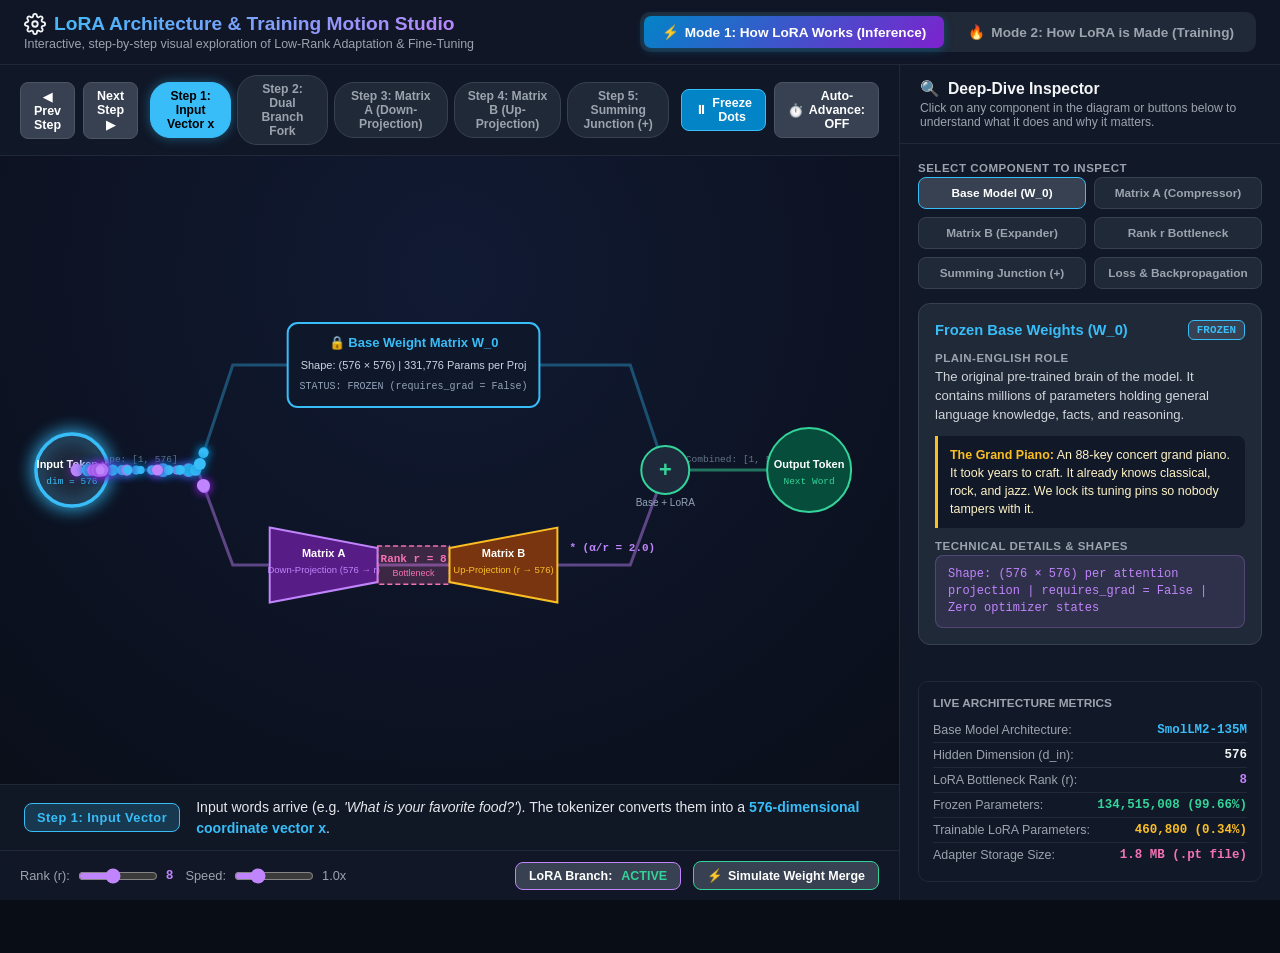
==== commit 45954764: "visual fixes" ====
--- a/lora_visualizer.html
+++ b/lora_visualizer.html
@@ -494,16 +494,18 @@
               id="motion-btn"
               class="step-nav-btn"
               onclick="toggleMotion()"
-              style="background: #0284c7; border-color: #38bdf8">
+              style="background: #0284c7; border-color: #38bdf8"
+              title="Click to freeze or unfreeze data particles (Shortcut: Space)">
               <span id="motion-icon">⏸</span>
-              <span id="motion-text">Dots: Moving</span>
+              <span id="motion-text">Freeze Dots</span>
             </button>
             <!-- Auto Step Progression Button -->
             <button
               id="auto-step-btn"
               class="step-nav-btn"
               onclick="toggleAutoStep()"
-              style="background: #374151">
+              style="background: #374151"
+              title="Cycle steps automatically every 3.5 seconds">
               <span id="auto-step-icon">⏱️</span>
               <span id="auto-step-text">Auto-Advance: OFF</span>
             </button>
@@ -944,7 +946,11 @@
           .classList.toggle('active', mode === 'training');
         renderStepPills();
         updateStepUI();
-        particles = [];
+        if (!isMotionActive) {
+          spawnStepIndicatorParticles();
+        } else {
+          particles = [];
+        }
         draw();
       }
 
@@ -963,12 +969,34 @@
         });
       }
 
+      // Spawns stationary indicator particles at the active step when motion is frozen
+      function spawnStepIndicatorParticles() {
+        particles = [];
+        if (currentMode === 'inference') {
+          const stepData = INFERENCE_STEPS[currentStep - 1];
+          const midT = (stepData.rangeStart + stepData.rangeEnd) / 2;
+          particles.push(new Particle('forward', 'base', midT));
+          if (loraEnabled && !isMerged && currentStep >= 2) {
+            particles.push(new Particle('forward', 'lora', midT));
+          }
+        } else {
+          if (currentStep >= 3) {
+            const gradT = currentStep === 3 ? 0.25 : (currentStep === 4 ? 0.55 : 0.85);
+            particles.push(new Particle('gradient', 'lora_back', gradT));
+          }
+        }
+      }
+
       function goToStep(num) {
         currentStep = num;
         autoStep = false;
         updateAutoStepButton();
         updateStepUI();
-        particles = []; // Refresh particles to focus on the active step
+        if (!isMotionActive) {
+          spawnStepIndicatorParticles();
+        } else {
+          particles = [];
+        }
         draw();
       }
 
@@ -981,7 +1009,11 @@
         autoStep = false;
         updateAutoStepButton();
         updateStepUI();
-        particles = [];
+        if (!isMotionActive) {
+          spawnStepIndicatorParticles();
+        } else {
+          particles = [];
+        }
         draw();
       }
 
@@ -994,33 +1026,51 @@
         autoStep = false;
         updateAutoStepButton();
         updateStepUI();
-        particles = [];
+        if (!isMotionActive) {
+          spawnStepIndicatorParticles();
+        } else {
+          particles = [];
+        }
         draw();
       }
 
       // Toggle Particle Physical Motion (Moving vs Frozen)
       function toggleMotion() {
         isMotionActive = !isMotionActive;
+        updateMotionButton();
+        if (!isMotionActive && particles.length === 0) {
+          spawnStepIndicatorParticles();
+        }
+        draw();
+      }
+
+      function updateMotionButton() {
         const icon = document.getElementById('motion-icon');
         const text = document.getElementById('motion-text');
         const btn = document.getElementById('motion-btn');
 
         if (isMotionActive) {
           icon.textContent = '⏸';
-          text.textContent = 'Dots: Moving';
+          text.textContent = 'Freeze Dots';
           btn.style.background = '#0284c7';
           btn.style.borderColor = '#38bdf8';
+          btn.title = 'Click to freeze data particles in place (Shortcut: Space)';
         } else {
           icon.textContent = '▶';
-          text.textContent = 'Dots: Frozen';
-          btn.style.background = '#4b5563';
-          btn.style.borderColor = '#6b7280';
+          text.textContent = 'Resume Motion';
+          btn.style.background = '#b45309';
+          btn.style.borderColor = '#f59e0b';
+          btn.title = 'Click to let data particles move continuously (Shortcut: Space)';
         }
       }
 
       // Toggle Automatic Step Progression (Timer)
       function toggleAutoStep() {
         autoStep = !autoStep;
+        if (autoStep && !isMotionActive) {
+          isMotionActive = true;
+          updateMotionButton();
+        }
         updateAutoStepButton();
       }
 
@@ -1041,6 +1091,21 @@
           btn.style.borderColor = '#4b5563';
         }
       }
+
+      // Keyboard Controls
+      window.addEventListener('keydown', (e) => {
+        if (e.target.tagName === 'INPUT') return;
+        if (e.code === 'Space') {
+          e.preventDefault();
+          toggleMotion();
+        } else if (e.code === 'ArrowRight') {
+          e.preventDefault();
+          nextStep();
+        } else if (e.code === 'ArrowLeft') {
+          e.preventDefault();
+          prevStep();
+        }
+      });
 
       function updateStepUI() {
         const steps =
